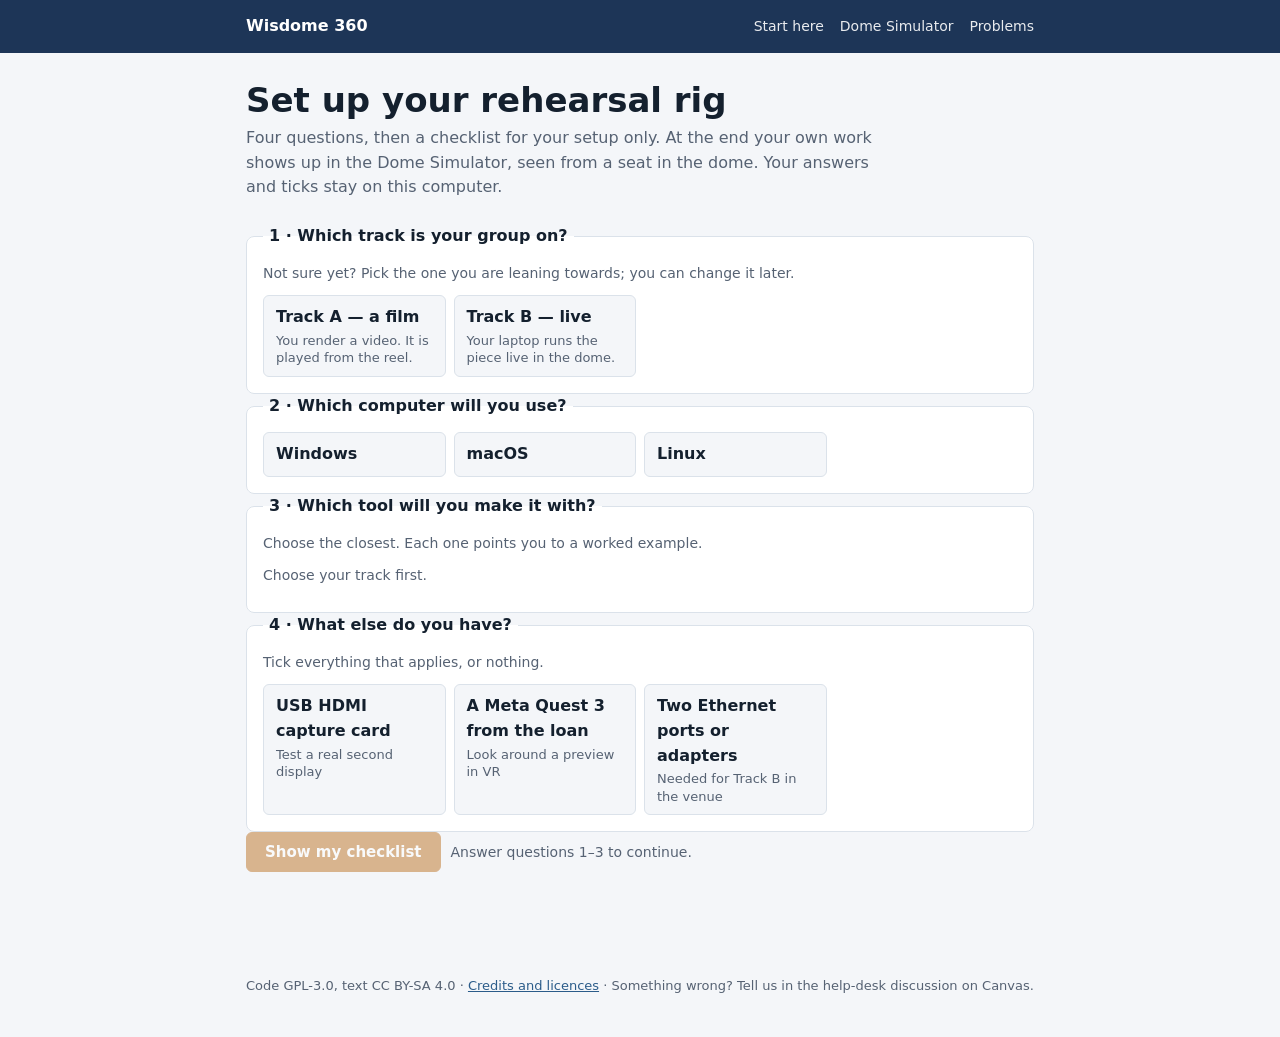
==== docs/setup/wizard.html @ 01f0d0fd "First version of the Wisdome 360 course site Start here, the week, setup wizard, Dome Simulator, wor" ====
<!doctype html>
<html lang="en">
<head>
<meta charset="utf-8">
<meta name="viewport" content="width=device-width,initial-scale=1">
<title>Setup wizard · Wisdome 360</title>
<meta name="description" content="Answer four questions and get a step-by-step checklist for rehearsing your dome piece on your own laptop.">
<!-- Wisdome 360 setup wizard. GPL-3.0 (code), CC BY-SA 4.0 (text). No libraries, works offline. -->
<style>
/* Layout: one column. Questions first, then a generated checklist grouped in stages. */
:root{
  --bg:#f4f6f9;--surface:#ffffff;--ink:#14202e;--muted:#566273;--line:#dbe2ea;
  --head:#1d3557;--head-ink:#ffffff;--accent:#b8650f;--link:#2b5c8a;--done:#2f7d4f;--done-soft:#e7f3eb;--warn-soft:#fbf1e4;
  --f-body:"Atkinson Hyperlegible",ui-sans-serif,system-ui,-apple-system,"Segoe UI",sans-serif;
  --f-mono:"JetBrains Mono",ui-monospace,SFMono-Regular,Menlo,Consolas,monospace;
  color-scheme:light;
}
@media (prefers-color-scheme:dark){:root{
  --bg:#0f1621;--surface:#172130;--ink:#e6ebf2;--muted:#97a3b4;--line:#26344a;
  --head:#142640;--head-ink:#e6ebf2;--accent:#e8a24a;--link:#7fb0de;--done:#5fbf83;--done-soft:#14281d;--warn-soft:#2a2114;color-scheme:dark}}
*{box-sizing:border-box}
body{margin:0;background:var(--bg);color:var(--ink);font:16px/1.55 var(--f-body)}
a{color:var(--link)}
header{background:var(--head);color:var(--head-ink)}
header .in{max-width:820px;margin:0 auto;padding:14px 16px;display:flex;gap:16px;align-items:center;justify-content:space-between;flex-wrap:wrap}
header a{color:var(--head-ink);text-decoration:none;font-weight:700}
header nav{display:flex;gap:16px;font-size:14px}
header nav a{font-weight:400;opacity:.9}
main{max-width:820px;margin:0 auto;padding:28px 16px 80px;display:flex;flex-direction:column;gap:24px}
h1{font-size:clamp(26px,4.5vw,34px);line-height:1.15;margin:0;text-wrap:balance}
.lede{margin:6px 0 0;color:var(--muted);max-width:62ch}
fieldset{border:1px solid var(--line);background:var(--surface);border-radius:8px;margin:0;padding:14px 16px 16px}
legend{font-weight:700;padding:0 6px}
.q-hint{color:var(--muted);font-size:14px;margin:0 0 10px}
.opts{display:grid;grid-template-columns:repeat(auto-fill,minmax(170px,1fr));gap:8px}
.opt{position:relative}
.opt input{position:absolute;opacity:0;inset:0;margin:0;cursor:pointer}
.opt span{display:flex;flex-direction:column;gap:2px;height:100%;border:1px solid var(--line);border-radius:6px;padding:9px 12px;cursor:pointer;background:var(--bg)}
.opt small{color:var(--muted);font-size:13px;line-height:1.35}
.opt input:checked+span{border-color:var(--accent);box-shadow:inset 0 0 0 1px var(--accent);background:var(--surface)}
.opt input:focus-visible+span{outline:2px solid var(--accent);outline-offset:2px}
.actions{display:flex;gap:10px;flex-wrap:wrap;align-items:center}
button{font:700 15px var(--f-body);border-radius:6px;padding:10px 18px;cursor:pointer;border:1px solid var(--accent);background:var(--accent);color:#fff}
@media (prefers-color-scheme:dark){button{color:#10161f}}
button.ghost{background:transparent;color:var(--ink);border-color:var(--line);font-weight:400}
button:focus-visible{outline:2px solid var(--accent);outline-offset:2px}
button:disabled{opacity:.45;cursor:not-allowed}
.need{color:var(--muted);font-size:14px}
#plan{display:flex;flex-direction:column;gap:22px}
.summary{display:flex;flex-direction:column;gap:10px;background:var(--surface);border:1px solid var(--line);border-radius:8px;padding:14px 16px}
.chips{display:flex;gap:6px;flex-wrap:wrap}
.chip{font:12px var(--f-mono);padding:2px 8px;border-radius:4px;border:1px solid var(--line);color:var(--muted)}
.meter{height:8px;border-radius:4px;background:var(--line);overflow:hidden}
.meter i{display:block;height:100%;width:0;background:var(--done);transition:width .3s}
.mtxt{font:13px var(--f-mono);font-variant-numeric:tabular-nums}
.stage h2{font-size:20px;margin:0 0 8px;padding-bottom:6px;border-bottom:2px solid var(--ink);display:flex;gap:10px;align-items:baseline}
.stage h2 .n{font:13px var(--f-mono);color:var(--accent)}
.stage ol{list-style:none;margin:0;padding:0;display:flex;flex-direction:column}
.step{display:grid;grid-template-columns:24px 1fr;gap:4px 12px;padding:12px 4px;border-bottom:1px solid var(--line)}
.step.done{background:var(--done-soft)}
.step.done .st{text-decoration:line-through;text-decoration-color:var(--done);color:var(--muted)}
.step input[type=checkbox]{width:19px;height:19px;margin:3px 0 0;accent-color:var(--done);cursor:pointer}
.sb{min-width:0;display:flex;flex-direction:column;gap:6px}
.st{font-weight:700}
.sd{color:var(--ink)}
.sd p{margin:0 0 6px}
.sd ul,.sd ol{margin:0 0 6px;padding-left:20px;list-style:revert;display:block}
code,kbd{font:13.5px var(--f-mono);background:var(--bg);border:1px solid var(--line);border-radius:4px;padding:0 4px;overflow-wrap:anywhere}
.go{display:inline-block;font-weight:700;font-size:14px;text-decoration:none;border:1px solid var(--link);border-radius:5px;padding:4px 10px;align-self:flex-start}
.warn{background:var(--warn-soft);border-left:3px solid var(--accent);padding:8px 12px;border-radius:4px;font-size:15px}
footer{color:var(--muted);font-size:13px;max-width:820px;margin:0 auto;padding:0 16px 40px}
@media (prefers-reduced-motion:reduce){.meter i{transition:none}}
</style>
</head>
<body>
<header><div class="in"><a href="../">Wisdome 360</a><nav><a href="../">Start here</a><a href="../tools/dome-simulator.html">Dome Simulator</a><a href="../problems/">Problems</a></nav></div></header>
<main>
  <div>
    <h1>Set up your rehearsal rig</h1>
    <p class="lede">Four questions, then a checklist for your setup only. At the end your own work shows up in the Dome Simulator, seen from a seat in the dome. Your answers and ticks stay on this computer.</p>
  </div>
  <form id="qs" novalidate></form>
  <div id="plan" hidden></div>
</main>
<footer>Code GPL-3.0, text CC BY-SA 4.0 · <a href="../credits/">Credits and licences</a> · Something wrong? Tell us in the help-desk discussion on Canvas.</footer>

<script>
(function(){
  var REL = 'https://github.com/dcuartielles/wisdome-360/releases';
  var SIM = '../tools/dome-simulator.html';

  var Q = [
    {id:'track', title:'1 · Which track is your group on?', hint:'Not sure yet? Pick the one you are leaning towards; you can change it later.', type:'one', opts:[
      {v:'A', t:'Track A — a film', d:'You render a video. It is played from the reel.'},
      {v:'B', t:'Track B — live', d:'Your laptop runs the piece live in the dome.'}]},
    {id:'os', title:'2 · Which computer will you use?', type:'one', opts:[
      {v:'win', t:'Windows'}, {v:'mac', t:'macOS'}, {v:'linux', t:'Linux'}]},
    {id:'tool', title:'3 · Which tool will you make it with?', hint:'Choose the closest. Each one points you to a worked example.', type:'one', dependsOn:'track', opts:{
      A:[{v:'blender', t:'Blender', d:'3-D scenes · EX-01'},
         {v:'python', t:'Python', d:'Generated frames · EX-02'},
         {v:'p5', t:'p5.js', d:'Browser drawing, saved frames · EX-04'},
         {v:'footage', t:'Our own video', d:'Green screen or filmed footage · EX-10'},
         {v:'slides', t:'Slides or photos', d:'Flat pictures in the dome · EX-08'}],
      B:[{v:'td', t:'TouchDesigner', d:'Sound, sensors, network · EX-05'},
         {v:'unity', t:'Unity', d:'Game engine, 3-D · EX-06'},
         {v:'webgl', t:'WebGL / shaders', d:'One HTML file · EX-03'},
         {v:'p5', t:'p5.js', d:'Live in the browser · EX-04'},
         {v:'openspace', t:'OpenSpace', d:'Fly through space · EX-07'}]}},
    {id:'hw', title:'4 · What else do you have?', hint:'Tick everything that applies, or nothing.', type:'many', opts:[
      {v:'capture', t:'USB HDMI capture card', d:'Test a real second display'},
      {v:'quest', t:'A Meta Quest 3 from the loan', d:'Look around a preview in VR'},
      {v:'eth', t:'Two Ethernet ports or adapters', d:'Needed for Track B in the venue'}]}
  ];

  var S = {a:{}, done:{}};
  try { var raw = localStorage.getItem('w360-wizard'); if (raw) S = JSON.parse(raw); } catch(e){}
  if (!S.a) S.a = {}; if (!S.done) S.done = {};
  function persist(){ try { localStorage.setItem('w360-wizard', JSON.stringify(S)); } catch(e){} }

  var form = document.getElementById('qs'), plan = document.getElementById('plan');

  function optsFor(q){ return q.dependsOn ? (q.opts[S.a[q.dependsOn]] || []) : q.opts; }
  function renderForm(){
    var h = '';
    Q.forEach(function(q){
      var opts = optsFor(q);
      h += '<fieldset id="f-'+q.id+'"><legend>'+q.title+'</legend>' + (q.hint ? '<p class="q-hint">'+q.hint+'</p>' : '');
      if (q.dependsOn && !opts.length){ h += '<p class="q-hint">Choose your track first.</p></fieldset>'; return; }
      h += '<div class="opts">';
      opts.forEach(function(o){
        var id = q.id+'-'+o.v, type = q.type==='many' ? 'checkbox' : 'radio';
        var on = q.type==='many' ? ((S.a[q.id]||[]).indexOf(o.v) >= 0) : (S.a[q.id]===o.v);
        h += '<label class="opt" for="'+id+'"><input type="'+type+'" name="'+q.id+'" id="'+id+'" value="'+o.v+'"'+(on?' checked':'')+'><span><b>'+o.t+'</b>'+(o.d?'<small>'+o.d+'</small>':'')+'</span></label>';
      });
      h += '</div></fieldset>';
    });
    h += '<div class="actions"><button type="submit" id="make">Show my checklist</button><span class="need" id="need"></span></div>';
    form.innerHTML = h;
    checkReady();
  }
  function ready(){ return S.a.track && S.a.os && S.a.tool && optsFor(Q[2]).some(function(o){return o.v===S.a.tool;}); }
  function checkReady(){
    var b = document.getElementById('make'), n = document.getElementById('need');
    if (!b) return;
    b.disabled = !ready();
    n.textContent = ready() ? '' : 'Answer questions 1–3 to continue.';
  }
  form.addEventListener('change', function(e){
    var t = e.target; if (!t.name) return;
    if (t.type === 'checkbox'){
      S.a[t.name] = Array.prototype.map.call(form.querySelectorAll('input[name="'+t.name+'"]:checked'), function(i){return i.value;});
    } else {
      S.a[t.name] = t.value;
      if (t.name === 'track'){ if (!optsFor(Q[2]).some(function(o){return o.v===S.a.tool;})) delete S.a.tool; persist(); renderForm(); refreshPlan(); return; }
    }
    persist(); checkReady(); refreshPlan();
  });
  function refreshPlan(){ if (!S.shown) return; if (ready()) renderPlan(); else plan.hidden = true; }
  form.addEventListener('submit', function(e){ e.preventDefault(); if (!ready()) return; S.shown = true; persist(); renderPlan(); plan.scrollIntoView({behavior: matchMedia('(prefers-reduced-motion: reduce)').matches ? 'auto' : 'smooth'}); });

  /* ---------- the steps ---------- */
  function has(h){ return (S.a.hw||[]).indexOf(h) >= 0; }
  function osPick(o){ return o[S.a.os] || o.all || ''; }

  var TOOL = {
    blender:{name:'Blender', ex:'EX-01 Drift', install:{all:'<p>Download Blender from <a href="https://www.blender.org/download/">blender.org</a> (free). Any recent version works; EX-01 was made with Blender 5.</p>'},
      setup:'<p>Set up the camera like the venue:</p><ol><li>Render engine <b>Cycles</b> (EEVEE cannot render a fisheye).</li><li>Camera → Lens → Type <b>Panoramic</b>, Panorama Type <b>Fisheye Equidistant</b>, Field of View <b>180°</b>.</li><li>Rotate the camera <b>154°</b> about X (that is 180° − 26°, the dome tilt).</li><li>Output 1024 × 1024 while you design.</li></ol>'},
    python:{name:'Python', ex:'EX-02 Tide', install:{
      win:'<p>Install Python 3.10 or newer from <a href="https://www.python.org/downloads/">python.org</a> (tick “Add to PATH”). Then in a terminal: <code>pip install numpy pillow</code>. For video: <code>winget install Gyan.FFmpeg</code>.</p>',
      mac:'<p>Install Python 3.10 or newer (<code>brew install python</code> or <a href="https://www.python.org/downloads/">python.org</a>). Then <code>pip3 install numpy pillow</code> and <code>brew install ffmpeg</code>.</p>',
      linux:'<p>Python 3.10+ is usually there. Install <code>python3-numpy python3-pil ffmpeg</code> with your package manager, or use <code>pip install numpy pillow</code> in a virtual environment.</p>'},
      setup:'<p>Every frame you write is a dome master: a square, equidistant fisheye, front at the bottom edge. Start from <code>tide.py</code> in EX-02 and change the content, not the projection.</p>'},
    p5:{name:'p5.js', ex:'EX-04 Chorus', install:{all:'<p>Nothing to install. EX-04 bundles p5.js and runs offline: open <code>chorus.html</code> in Chrome, Edge or Firefox.</p>'},
      setup:'<p>Click in Chorus to add voices. Press <kbd>S</kbd> to save a PNG dome master. For Track A, save frames and join them with ffmpeg (see the delivery spec).</p>'},
    footage:{name:'your own footage', ex:'EX-10 Flight', install:{
      win:'<p>Install Python 3.10+ from <a href="https://www.python.org/downloads/">python.org</a>, then <code>pip install numpy opencv-python</code> and <code>winget install Gyan.FFmpeg</code>.</p>',
      mac:'<p><code>brew install python ffmpeg</code>, then <code>pip3 install numpy opencv-python</code>.</p>',
      linux:'<p>Install <code>ffmpeg</code> with your package manager and <code>pip install numpy opencv-python</code> in a virtual environment.</p>'},
      setup:'<p>Never paste flat footage straight onto the dome master. Put it on a card <b>in the room</b> and let the fisheye do the bending, as EX-10 does. EX-10 uses a stock clip you download yourself from UltraKey (see Credits); or shoot your own.</p>'},
    slides:{name:'slides or photos', ex:'EX-08 Flat to Dome', install:{all:'<p>Nothing to install for stills: <code>flat2dome.html</code> in EX-08 runs in the browser. For video you need ffmpeg (EX-08 has the one-line command).</p>'},
      setup:'<p>Export your slides as 16:9 images. Drop each one into <code>flat2dome.html</code>: it puts the slide on a screen about 60° wide at the sweet spot and exports a dome master.</p>'},
    td:{name:'TouchDesigner', ex:'EX-05', install:{
      win:'<p>Download TouchDesigner from <a href="https://derivative.ca/download">derivative.ca</a> and register a licence.</p>',
      mac:'<p>Download TouchDesigner from <a href="https://derivative.ca/download">derivative.ca</a> and register a licence.</p>',
      linux:'<p class="warn">TouchDesigner runs on Windows and macOS only. Use a group member\'s Windows or Mac laptop, or pick another tool.</p>'},
      warn:'The free Non-Commercial licence limits output to 1280 × 1280. Design at 1024², and ask the course team about a licence before you rely on 2048².',
      setup:'<p>Follow the recipe in EX-05: a fisheye render, then a Null TOP. Rotate X = 64 so the camera leans like the dome. The two GLSL TOPs in EX-05 draw the comfortable zone and convert 360 footage.</p>'},
    unity:{name:'Unity', ex:'EX-06', install:{all:'<p>Install <a href="https://unity.com/download">Unity Hub</a> and a Unity editor with a free Personal licence. EX-06 explains which dome package it uses and how to add it.</p>'},
      setup:'<p>Set up the dome camera rig as in EX-06 at 2048 × 2048. Place objects with <code>DomePlacement.cs</code> by azimuth and elevation, not by coordinates.</p>'},
    webgl:{name:'WebGL', ex:'EX-03 Pulse', install:{all:'<p>Nothing to install. Open <code>pulse.html</code> from EX-03 in Chrome or Edge, in its own window.</p>'},
      setup:'<p>Press <b>Enable microphone</b>, then <kbd>H</kbd> to hide the panel. Edit the shader in a text editor and reload.</p>'},
    openspace:{name:'OpenSpace', ex:'EX-07', install:{all:'<p>Download OpenSpace from <a href="https://www.openspaceproject.com/installation">openspaceproject.com</a>. It needs a capable graphics card; try it early.</p>'},
      setup:'<p>In the OpenSpace launcher pick a window configuration with <b>fisheye</b> in its name. Load <code>malmo_marker.asset</code> and run <code>tour.lua</code> from EX-07.</p>'}
  };

  function stages(){
    var tr = S.a.track, os = S.a.os, tool = TOOL[S.a.tool], live = tr === 'B';
    var st = [];

    st.push({t:'Get the simulator working', steps:[
      {id:'sim-open', t:'Open the Dome Simulator', d:'<p>Use Chrome, Edge or Firefox. It runs from this site; nothing to install.</p>', go:[SIM,'Open the Dome Simulator']},
      {id:'sim-card', t:'Check the test card', d:'<p>Press <b>Test card</b>. You should see <b>FRONT</b> at the bottom of the small fisheye inset, a green comfortable zone in front of you and a gold sweet spot with a checkerboard.</p>'},
      {id:'sim-venue', t:'Check the venue settings', d:'<p>Under <b>Venue</b>: tilt <b>26°</b>, front edge <b>bottom</b>. Leave them unless this site says the venue has told us otherwise.</p>'},
      {id:'sim-seats', t:'Try the seats', d:'<p>Press <kbd>L</kbd> to look at the sweet spot, then <kbd>4</kbd> (back row) and <kbd>5</kbd> (back row, far left). <kbd>G</kbd> turns the guides on and off, <kbd>P</kbd> saves a picture of the view.</p>'}
    ]});

    var ts = [{id:'tool-install', t:'Install '+tool.name, d:osPick(tool.install)}];
    if (tool.warn) ts.push({id:'tool-warn', t:'Know the licence limit', d:'<p class="warn">'+tool.warn+'</p>'});
    ts.push({id:'tool-example', t:'Get '+tool.ex, d:'<p>Download the examples pack from the Releases page and open the <b>'+tool.ex+'</b> folder. Its README says what to run and what to change first.</p>', go:[REL,'Releases page']});
    ts.push({id:'tool-setup', t:'Set up '+tool.name+' for the dome', d:tool.setup});
    st.push({t:'Your tool', steps:ts});

    var r = [];
    if (!live){
      r.push({id:'a-open', t:'Put a test frame into the simulator', d:'<p>Render or save <b>one frame at 1024²</b>. In the simulator press <b>Open file…</b>, or drag the file onto the page. PNG, JPG, MP4 and WebM all work.</p>', go:[SIM,'Dome Simulator']});
      r.push({id:'a-check', t:'Check it from three seats', d:'<p>Reference seat, back row (<kbd>4</kbd>), far side (<kbd>5</kbd>). The subject belongs in the green zone, aimed at the gold sweet spot. If it sits high in the middle, move it towards the bottom edge of the master.</p>'});
      r.push({id:'a-video', t:'Try a short video', d:'<p>Encode 5–10 seconds and open it the same way. Watch a whole loop without the guides (<kbd>G</kbd>): motion that feels calm on a laptop is much faster on an 11.6 m dome.</p>'});
    } else {
      r.push({id:'b-share', t:'Share your window into the simulator', d:'<p>Run your piece in its own window. In the simulator press <b>Share a screen, window or tab…</b> and pick it. If the circle doesn\'t meet the edge of the inset, adjust <b>Crop → Size</b>.</p>'
        + osPick({mac:'<p>macOS asks for permission the first time: System Settings → Privacy &amp; Security → <b>Screen &amp; System Audio Recording</b> → allow your browser, then restart the browser.</p>',
                  linux:'<p>On Wayland the browser asks through the desktop\'s screen-sharing dialog. If no windows are listed, share the whole screen.</p>'}), go:[SIM,'Dome Simulator']});
      r.push({id:'b-vmon', t:'Optional: a virtual Dome monitor', d:osPick({
        win:'<p>Gives Windows a second, invisible 2048 × 2048 screen. From the Releases page download <b>virtual-monitor-windows</b>, then run <code>install-dome-monitor.bat</code> once and <code>dome-monitor-on.bat</code> (both ask for administrator rights). Put your piece fullscreen on the new screen and share <b>that screen</b> in the simulator. <code>dome-monitor-off.bat</code> switches it off; <code>uninstall-dome-monitor.bat</code> removes the driver.</p><p class="warn">This installs a signed display driver. Use it on your own laptop, not a university machine.</p>',
        mac:'<p>Install <a href="https://github.com/Stengo/DeskPad">DeskPad</a> (free) or BetterDisplay. DeskPad has no square mode: choose 2560 × 1440, put your dome master in the middle, and the simulator crops the centre square. Then share that display.</p>',
        linux:'<p>On X11: from the Releases page download <b>virtual-monitor-linux</b> and run <code>./dome-monitor.sh on</code>, then <code>./dome-monitor.sh move</code> and click your window to put it on the new screen. <code>./dome-monitor.sh off</code> removes it. On GNOME Wayland, log in to “GNOME on Xorg” first.</p>'}), go:[REL,'Releases page']});
      r.push({id:'b-ndi', t:'Send NDI, the way the venue takes it', d:'<p>From the Releases page download <b>ndi-bridge</b>. Run <code>start-test-sender</code> first, then <code>start-ndi-bridge</code>: the first run sets itself up (it needs Python 3.10+) and opens the simulator. Pick the source next to <b>NDI…</b>. The status bar should say about 30 of 30 fps.</p>'
        + '<p>Then send NDI from your own tool instead of the test sender'+({td:' (an <b>NDI Out TOP</b> after your Null TOP)', unity:' (enable NDI on the dome camera rig, see EX-06)'}[S.a.tool] || ' (NDI Tools\' Screen Capture works for browser pieces)')+'.</p>'
        + '<p>On eduroam NDI can\'t find other computers. Use <code>--ips</code> with the other computer\'s address, or put both on a phone hotspot.</p>', go:[REL,'Releases page']});
    }
    if (has('capture')) r.push({id:'hw-capture', t:'Use your capture card', d:'<p>Laptop HDMI → capture card → USB on the computer running the simulator. Your laptop now has a 1920 × 1080 second display: put your dome master fullscreen on it, centred with black at the sides. In the simulator: <b>Camera / capture card</b> → pick the card → <b>Start device</b>. The centre crop takes the middle square.</p>'});
    if (has('quest')) r.push({id:'hw-quest', t:'Look around in the Quest', d:'<p>The Quest is a preview tool, not your deliverable: you are making a dome piece, not a VR piece. The Quest dome viewer and its guide will be linked from this site; until then, use the simulator and ask on Canvas.</p>'});
    st.push({t: live ? 'Get your live output into the simulator' : 'See your own frames in the dome', steps:r});

    var v = [];
    if (live){
      v.push({id:'v-eth', t:'Two Ethernet links', d: has('eth') ? '<p>You have the ports. Label which one is for NDI (video) and which for Dante (audio), and test both before Friday.</p>' : '<p class="warn">You need two Ethernet links in the venue: one for NDI video, one for Dante audio. Get USB-Ethernet adapters now.</p>'});
      v.push({id:'v-dante', t:'Plan the sound', d:'<p>The dome takes sound by Dante, 6 channels (5.1). Sending Dante from a laptop needs Dante Virtual Soundcard, which is paid: <b>ask on Canvas before you buy a licence</b>.</p>'});
      v.push({id:'v-runbook', t:'Write runbook.md', d:'<p>How a stranger starts your system in under two minutes: what to plug in, what to launch, in which order.</p>'});
      v.push({id:'v-fallback', t:'Record the fallback', d:'<p>Record your piece running, convert it to the delivery spec and hand it in by <b>Friday 08:00</b>. No fallback, no live slot.</p>', go:['../delivery/','Delivery spec']});
    } else {
      v.push({id:'v-sound', t:'Plan the sound', d:'<p>5.1 or stereo, as separate mono WAVs at 48 kHz / 16-bit, with a sync blip on frame 1.</p>', go:['../delivery/#audio','Audio spec']});
      v.push({id:'v-render', t:'Leave time for the final render', d:'<p>2048 × 2048 at 30 fps for 90–180 s is thousands of frames. Start the final render on Thursday at the latest. Files are due <b>Friday 08:00</b>.</p>', go:['../delivery/','Delivery spec']});
    }
    st.push({t:'Before Friday', steps:v});
    return st;
  }

  function renderPlan(){
    var st = stages(), all = [];
    st.forEach(function(s){ s.steps.forEach(function(x){ all.push(x.id); }); });
    var labels = {A:'Track A — a film', B:'Track B — live', win:'Windows', mac:'macOS', linux:'Linux'};
    var hw = (S.a.hw||[]).map(function(h){ return {capture:'capture card', quest:'Quest 3', eth:'2 × Ethernet'}[h]; });
    var h = '<div class="summary"><div class="chips">'
      + [labels[S.a.track], labels[S.a.os], TOOL[S.a.tool].name].concat(hw).map(function(c){ return '<span class="chip">'+c+'</span>'; }).join('')
      + '</div><div class="meter" aria-hidden="true"><i id="pm"></i></div><div class="actions"><span class="mtxt" id="pt"></span><button type="button" class="ghost" id="edit">Change my answers</button><button type="button" class="ghost" id="reset">Clear my ticks</button></div></div>';
    st.forEach(function(s, i){
      h += '<section class="stage"><h2><span class="n">'+(i+1)+'/'+st.length+'</span>'+s.t+'</h2><ol>';
      s.steps.forEach(function(x){
        var on = !!S.done[x.id];
        h += '<li class="step'+(on?' done':'')+'" data-id="'+x.id+'"><input type="checkbox" id="s-'+x.id+'"'+(on?' checked':'')+' aria-labelledby="t-'+x.id+'">'
          + '<div class="sb"><label class="st" id="t-'+x.id+'" for="s-'+x.id+'">'+x.t+'</label><div class="sd">'+x.d+'</div>'
          + (x.go ? '<a class="go" href="'+x.go[0]+'"'+(/^https?:/.test(x.go[0])?' target="_blank" rel="noopener"':'')+'>'+x.go[1]+' →</a>' : '') + '</div></li>';
      });
      h += '</ol></section>';
    });
    h += '<section class="stage"><h2><span class="n">next</span>Make your own piece</h2><p>Your rig works. Read <a href="../week/">the week</a> for what has to exist by tonight, and keep <a href="../reference/comfortable-zone/">Where to put things</a> open while you work.</p></section>';
    plan.innerHTML = h; plan.hidden = false;
    progress(all);
    plan.onchange = function(e){
      var li = e.target.closest('.step'); if (!li) return;
      var id = li.getAttribute('data-id');
      if (e.target.checked) S.done[id] = true; else delete S.done[id];
      li.classList.toggle('done', e.target.checked); persist(); progress(all);
    };
    document.getElementById('edit').onclick = function(){ document.getElementById('f-track').scrollIntoView(); };
    document.getElementById('reset').onclick = function(){ S.done = {}; persist(); renderPlan(); };
  }
  function progress(all){
    var d = all.filter(function(id){ return S.done[id]; }).length;
    document.getElementById('pm').style.width = (100*d/all.length) + '%';
    document.getElementById('pt').textContent = d + ' of ' + all.length + ' steps done';
  }

  renderForm();
  if (S.shown && ready()) renderPlan();
})();
</script>
</body>
</html>
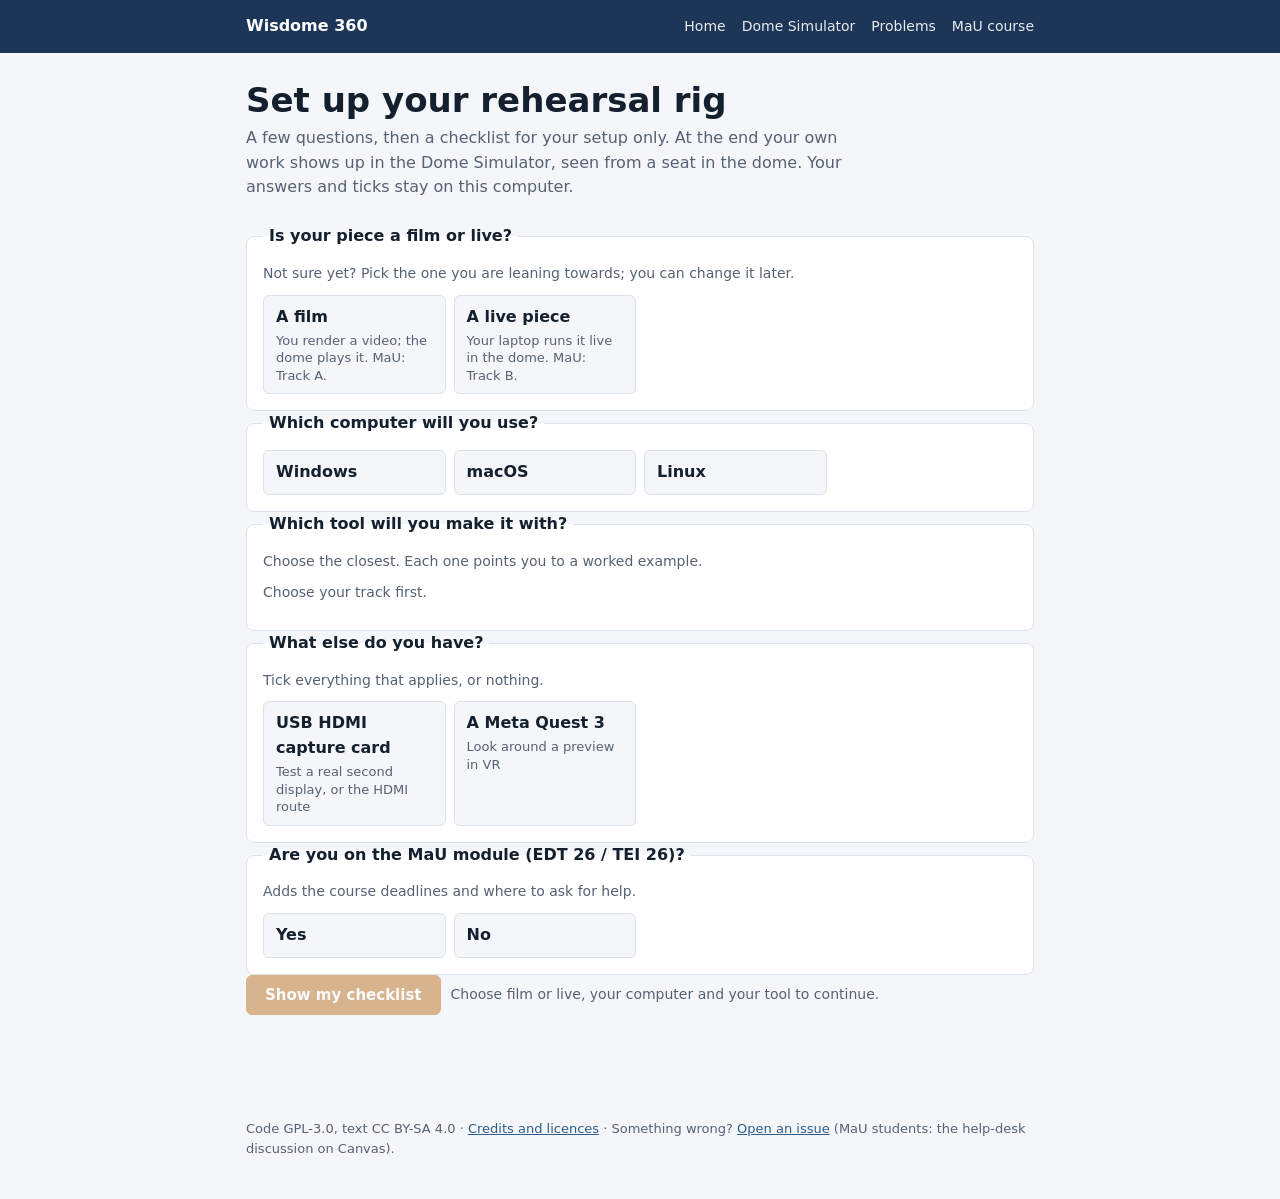
==== commit 60ae6141: "Split general pages from the MaU course 2026 section; new logo - New logo (wordmark with a dome-mast" ====
--- a/docs/setup/wizard.html
+++ b/docs/setup/wizard.html
@@ -4,6 +4,7 @@
 <meta charset="utf-8">
 <meta name="viewport" content="width=device-width,initial-scale=1">
 <title>Setup wizard · Wisdome 360</title>
+<link rel="icon" href="../assets/logo/favicon.svg" type="image/svg+xml">
 <meta name="description" content="Answer four questions and get a step-by-step checklist for rehearsing your dome piece on your own laptop.">
 <!-- Wisdome 360 setup wizard. GPL-3.0 (code), CC BY-SA 4.0 (text). No libraries, works offline. -->
 <style>
@@ -73,16 +74,16 @@
 </style>
 </head>
 <body>
-<header><div class="in"><a href="../">Wisdome 360</a><nav><a href="../">Start here</a><a href="../tools/dome-simulator.html">Dome Simulator</a><a href="../problems/">Problems</a></nav></div></header>
+<header><div class="in"><a href="../">Wisdome 360</a><nav><a href="../">Home</a><a href="../tools/dome-simulator.html">Dome Simulator</a><a href="../problems/">Problems</a><a href="../course/">MaU course</a></nav></div></header>
 <main>
   <div>
     <h1>Set up your rehearsal rig</h1>
-    <p class="lede">Four questions, then a checklist for your setup only. At the end your own work shows up in the Dome Simulator, seen from a seat in the dome. Your answers and ticks stay on this computer.</p>
+    <p class="lede">A few questions, then a checklist for your setup only. At the end your own work shows up in the Dome Simulator, seen from a seat in the dome. Your answers and ticks stay on this computer.</p>
   </div>
   <form id="qs" novalidate></form>
   <div id="plan" hidden></div>
 </main>
-<footer>Code GPL-3.0, text CC BY-SA 4.0 · <a href="../credits/">Credits and licences</a> · Something wrong? Tell us in the help-desk discussion on Canvas.</footer>
+<footer>Code GPL-3.0, text CC BY-SA 4.0 · <a href="../credits/">Credits and licences</a> · Something wrong? <a href="https://github.com/dcuartielles/wisdome-360/issues">Open an issue</a> (MaU students: the help-desk discussion on Canvas).</footer>
 
 <script>
 (function(){
@@ -90,12 +91,12 @@
   var SIM = '../tools/dome-simulator.html';
 
   var Q = [
-    {id:'track', title:'1 · Which track is your group on?', hint:'Not sure yet? Pick the one you are leaning towards; you can change it later.', type:'one', opts:[
-      {v:'A', t:'Track A — a film', d:'You render a video. It is played from the reel.'},
-      {v:'B', t:'Track B — live', d:'Your laptop runs the piece live in the dome.'}]},
-    {id:'os', title:'2 · Which computer will you use?', type:'one', opts:[
+    {id:'track', title:'Is your piece a film or live?', hint:'Not sure yet? Pick the one you are leaning towards; you can change it later.', type:'one', opts:[
+      {v:'A', t:'A film', d:'You render a video; the dome plays it. MaU: Track A.'},
+      {v:'B', t:'A live piece', d:'Your laptop runs it live in the dome. MaU: Track B.'}]},
+    {id:'os', title:'Which computer will you use?', type:'one', opts:[
       {v:'win', t:'Windows'}, {v:'mac', t:'macOS'}, {v:'linux', t:'Linux'}]},
-    {id:'tool', title:'3 · Which tool will you make it with?', hint:'Choose the closest. Each one points you to a worked example.', type:'one', dependsOn:'track', opts:{
+    {id:'tool', title:'Which tool will you make it with?', hint:'Choose the closest. Each one points you to a worked example.', type:'one', dependsOn:'track', opts:{
       A:[{v:'blender', t:'Blender', d:'3-D scenes · EX-01'},
          {v:'python', t:'Python', d:'Generated frames · EX-02'},
          {v:'p5', t:'p5.js', d:'Browser drawing, saved frames · EX-04'},
@@ -106,10 +107,15 @@
          {v:'webgl', t:'WebGL / shaders', d:'One HTML file · EX-03'},
          {v:'p5', t:'p5.js', d:'Live in the browser · EX-04'},
          {v:'openspace', t:'OpenSpace', d:'Fly through space · EX-07'}]}},
-    {id:'hw', title:'4 · What else do you have?', hint:'Tick everything that applies, or nothing.', type:'many', opts:[
-      {v:'capture', t:'USB HDMI capture card', d:'Test a real second display'},
-      {v:'quest', t:'A Meta Quest 3 from the loan', d:'Look around a preview in VR'},
-      {v:'eth', t:'Two Ethernet ports or adapters', d:'Needed for Track B in the venue'}]}
+    {id:'conn', title:'How will you connect in the dome?', hint:'One route carries both picture and sound. You can decide later.', type:'one', showIf:function(){ return S.a.track === 'B'; }, opts:[
+      {v:'ndi', t:'NDI + Dante', d:'Two Ethernet links · 5.1 sound'},
+      {v:'hdmi', t:'HDMI', d:'One cable · stereo sound only'},
+      {v:'undecided', t:'Not decided yet', d:'Show me both'}]},
+    {id:'hw', title:'What else do you have?', hint:'Tick everything that applies, or nothing.', type:'many', opts:[
+      {v:'capture', t:'USB HDMI capture card', d:'Test a real second display, or the HDMI route'},
+      {v:'quest', t:'A Meta Quest 3', d:'Look around a preview in VR'}]},
+    {id:'mau', title:'Are you on the MaU module (EDT 26 / TEI 26)?', hint:'Adds the course deadlines and where to ask for help.', type:'one', opts:[
+      {v:'yes', t:'Yes'}, {v:'no', t:'No'}]}
   ];
 
   var S = {a:{}, done:{}};
@@ -123,6 +129,7 @@
   function renderForm(){
     var h = '';
     Q.forEach(function(q){
+      if (q.showIf && !q.showIf()) return;
       var opts = optsFor(q);
       h += '<fieldset id="f-'+q.id+'"><legend>'+q.title+'</legend>' + (q.hint ? '<p class="q-hint">'+q.hint+'</p>' : '');
       if (q.dependsOn && !opts.length){ h += '<p class="q-hint">Choose your track first.</p></fieldset>'; return; }
@@ -143,7 +150,7 @@
     var b = document.getElementById('make'), n = document.getElementById('need');
     if (!b) return;
     b.disabled = !ready();
-    n.textContent = ready() ? '' : 'Answer questions 1–3 to continue.';
+    n.textContent = ready() ? '' : 'Choose film or live, your computer and your tool to continue.';
   }
   form.addEventListener('change', function(e){
     var t = e.target; if (!t.name) return;
@@ -171,7 +178,7 @@
       linux:'<p>Python 3.10+ is usually there. Install <code>python3-numpy python3-pil ffmpeg</code> with your package manager, or use <code>pip install numpy pillow</code> in a virtual environment.</p>'},
       setup:'<p>Every frame you write is a dome master: a square, equidistant fisheye, front at the bottom edge. Start from <code>tide.py</code> in EX-02 and change the content, not the projection.</p>'},
     p5:{name:'p5.js', ex:'EX-04 Chorus', install:{all:'<p>Nothing to install. EX-04 bundles p5.js and runs offline: open <code>chorus.html</code> in Chrome, Edge or Firefox.</p>'},
-      setup:'<p>Click in Chorus to add voices. Press <kbd>S</kbd> to save a PNG dome master. For Track A, save frames and join them with ffmpeg (see the delivery spec).</p>'},
+      setup:'<p>Click in Chorus to add voices. Press <kbd>S</kbd> to save a PNG dome master. For a film, save frames and join them with ffmpeg (see the delivery spec).</p>'},
     footage:{name:'your own footage', ex:'EX-10 Flight', install:{
       win:'<p>Install Python 3.10+ from <a href="https://www.python.org/downloads/">python.org</a>, then <code>pip install numpy opencv-python</code> and <code>winget install Gyan.FFmpeg</code>.</p>',
       mac:'<p><code>brew install python ffmpeg</code>, then <code>pip3 install numpy opencv-python</code>.</p>',
@@ -183,7 +190,7 @@
       win:'<p>Download TouchDesigner from <a href="https://derivative.ca/download">derivative.ca</a> and register a licence.</p>',
       mac:'<p>Download TouchDesigner from <a href="https://derivative.ca/download">derivative.ca</a> and register a licence.</p>',
       linux:'<p class="warn">TouchDesigner runs on Windows and macOS only. Use a group member\'s Windows or Mac laptop, or pick another tool.</p>'},
-      warn:'The free Non-Commercial licence limits output to 1280 × 1280. Design at 1024², and ask the course team about a licence before you rely on 2048².',
+      warn:'The free Non-Commercial licence limits output to 1280 × 1280. Design at 1024² and plan for a licence if you need 2048².',
       setup:'<p>Follow the recipe in EX-05: a fisheye render, then a Null TOP. Rotate X = 64 so the camera leans like the dome. The two GLSL TOPs in EX-05 draw the comfortable zone and convert 360 footage.</p>'},
     unity:{name:'Unity', ex:'EX-06', install:{all:'<p>Install <a href="https://unity.com/download">Unity Hub</a> and a Unity editor with a free Personal licence. EX-06 explains which dome package it uses and how to add it.</p>'},
       setup:'<p>Set up the dome camera rig as in EX-06 at 2048 × 2048. Place objects with <code>DomePlacement.cs</code> by azimuth and elevation, not by coordinates.</p>'},
@@ -194,7 +201,10 @@
   };
 
   function stages(){
-    var tr = S.a.track, os = S.a.os, tool = TOOL[S.a.tool], live = tr === 'B';
+    var tr = S.a.track, tool = TOOL[S.a.tool], live = tr === 'B', mau = S.a.mau === 'yes';
+    var conn = live ? (S.a.conn || 'undecided') : null;
+    var ndi = conn === 'ndi' || conn === 'undecided', hdmi = conn === 'hdmi' || conn === 'undecided';
+    var SPEC = '../reference/delivery-spec/', CONN = '../reference/connecting/';
     var st = [];
 
     st.push({t:'Get the simulator working', steps:[
@@ -205,7 +215,7 @@
     ]});
 
     var ts = [{id:'tool-install', t:'Install '+tool.name, d:osPick(tool.install)}];
-    if (tool.warn) ts.push({id:'tool-warn', t:'Know the licence limit', d:'<p class="warn">'+tool.warn+'</p>'});
+    if (tool.warn) ts.push({id:'tool-warn', t:'Know the licence limit', d:'<p class="warn">'+tool.warn+(mau ? ' Ask on Canvas about a licence before you rely on 2048².' : '')+'</p>'});
     ts.push({id:'tool-example', t:'Get '+tool.ex, d:'<p>Download the examples pack from the Releases page and open the <b>'+tool.ex+'</b> folder. Its README says what to run and what to change first.</p>', go:[REL,'Releases page']});
     ts.push({id:'tool-setup', t:'Set up '+tool.name+' for the dome', d:tool.setup});
     st.push({t:'Your tool', steps:ts});
@@ -215,6 +225,7 @@
       r.push({id:'a-open', t:'Put a test frame into the simulator', d:'<p>Render or save <b>one frame at 1024²</b>. In the simulator press <b>Open file…</b>, or drag the file onto the page. PNG, JPG, MP4 and WebM all work.</p>', go:[SIM,'Dome Simulator']});
       r.push({id:'a-check', t:'Check it from three seats', d:'<p>Reference seat, back row (<kbd>4</kbd>), far side (<kbd>5</kbd>). The subject belongs in the green zone, aimed at the gold sweet spot. If it sits high in the middle, move it towards the bottom edge of the master.</p>'});
       r.push({id:'a-video', t:'Try a short video', d:'<p>Encode 5–10 seconds and open it the same way. Watch a whole loop without the guides (<kbd>G</kbd>): motion that feels calm on a laptop is much faster on an 11.6 m dome.</p>'});
+      if (has('capture')) r.push({id:'hw-capture', t:'Use your capture card', d:'<p>Not needed for a film: <b>Open file</b> shows exactly what the dome will play. Keep the card for testing slides or a live part, if you add one.</p>'});
     } else {
       r.push({id:'b-share', t:'Share your window into the simulator', d:'<p>Run your piece in its own window. In the simulator press <b>Share a screen, window or tab…</b> and pick it. If the circle doesn\'t meet the edge of the inset, adjust <b>Crop → Size</b>.</p>'
         + osPick({mac:'<p>macOS asks for permission the first time: System Settings → Privacy &amp; Security → <b>Screen &amp; System Audio Recording</b> → allow your browser, then restart the browser.</p>',
@@ -223,33 +234,40 @@
         win:'<p>Gives Windows a second, invisible 2048 × 2048 screen. From the Releases page download <b>virtual-monitor-windows</b>, then run <code>install-dome-monitor.bat</code> once and <code>dome-monitor-on.bat</code> (both ask for administrator rights). Put your piece fullscreen on the new screen and share <b>that screen</b> in the simulator. <code>dome-monitor-off.bat</code> switches it off; <code>uninstall-dome-monitor.bat</code> removes the driver.</p><p class="warn">This installs a signed display driver. Use it on your own laptop, not a university machine.</p>',
         mac:'<p>Install <a href="https://github.com/Stengo/DeskPad">DeskPad</a> (free) or BetterDisplay. DeskPad has no square mode: choose 2560 × 1440, put your dome master in the middle, and the simulator crops the centre square. Then share that display.</p>',
         linux:'<p>On X11: from the Releases page download <b>virtual-monitor-linux</b> and run <code>./dome-monitor.sh on</code>, then <code>./dome-monitor.sh move</code> and click your window to put it on the new screen. <code>./dome-monitor.sh off</code> removes it. On GNOME Wayland, log in to “GNOME on Xorg” first.</p>'}), go:[REL,'Releases page']});
-      r.push({id:'b-ndi', t:'Send NDI, the way the venue takes it', d:'<p>From the Releases page download <b>ndi-bridge</b>. Run <code>start-test-sender</code> first, then <code>start-ndi-bridge</code>: the first run sets itself up (it needs Python 3.10+) and opens the simulator. Pick the source next to <b>NDI…</b>. The status bar should say about 30 of 30 fps.</p>'
-        + '<p>Then send NDI from your own tool instead of the test sender'+({td:' (an <b>NDI Out TOP</b> after your Null TOP)', unity:' (enable NDI on the dome camera rig, see EX-06)'}[S.a.tool] || ' (NDI Tools\' Screen Capture works for browser pieces)')+'.</p>'
+      if (ndi) r.push({id:'b-ndi', t:'NDI + Dante route: send NDI into the simulator', d:'<p>From the Releases page download <b>ndi-bridge</b>. Run <code>start-test-sender</code> first, then <code>start-ndi-bridge</code>: the first run sets itself up (it needs Python 3.10+) and opens the simulator. Pick the source next to <b>NDI…</b>. The status bar should say about 30 of 30 fps.</p>'
+        + '<p>Then send NDI from your own tool instead of the test sender'+({td:' (an <b>NDI Out TOP</b> after your Null TOP)', unity:' (enable NDI on the dome camera rig, see EX-06)'}[S.a.tool] || ' (the screen-capture tool in NDI Tools works for browser pieces)')+'.</p>'
         + '<p>On eduroam NDI can\'t find other computers. Use <code>--ips</code> with the other computer\'s address, or put both on a phone hotspot.</p>', go:[REL,'Releases page']});
+      if (hdmi || has('capture')) r.push({id:'b-hdmi', t:'HDMI route: look through a capture card', d:'<p>Laptop HDMI → USB capture card → the computer running the simulator. Your laptop now sees a second display, as it will see the dome. Put your dome master fullscreen on it. In the simulator: <b>Camera / capture card</b> → pick the card → <b>Start device</b>. The dome\'s HDMI input takes 16:9, so set this display to 1920 × 1080 (or 3840 × 2160) and centre the square master with black at the sides; the simulator crops the middle square.</p>'
+        + (has('capture') ? '' : '<p class="warn">You need a USB HDMI capture card for this. Borrow one or buy a cheap one.</p>')});
     }
-    if (has('capture')) r.push({id:'hw-capture', t:'Use your capture card', d:'<p>Laptop HDMI → capture card → USB on the computer running the simulator. Your laptop now has a 1920 × 1080 second display: put your dome master fullscreen on it, centred with black at the sides. In the simulator: <b>Camera / capture card</b> → pick the card → <b>Start device</b>. The centre crop takes the middle square.</p>'});
-    if (has('quest')) r.push({id:'hw-quest', t:'Look around in the Quest', d:'<p>The Quest is a preview tool, not your deliverable: you are making a dome piece, not a VR piece. The Quest dome viewer and its guide will be linked from this site; until then, use the simulator and ask on Canvas.</p>'});
+    if (has('quest')) r.push({id:'hw-quest', t:'Look around in the Quest', d:'<p>The Quest is a preview tool, not the deliverable: a dome piece is not a VR piece. The Quest dome viewer and its guide will be linked from this site; until then, use the simulator.</p>'});
     st.push({t: live ? 'Get your live output into the simulator' : 'See your own frames in the dome', steps:r});
 
     var v = [];
     if (live){
-      v.push({id:'v-eth', t:'Two Ethernet links', d: has('eth') ? '<p>You have the ports. Label which one is for NDI (video) and which for Dante (audio), and test both before Friday.</p>' : '<p class="warn">You need two Ethernet links in the venue: one for NDI video, one for Dante audio. Get USB-Ethernet adapters now.</p>'});
-      v.push({id:'v-dante', t:'Plan the sound', d:'<p>The dome takes sound by Dante, 6 channels (5.1). Sending Dante from a laptop needs Dante Virtual Soundcard, which is paid: <b>ask on Canvas before you buy a licence</b>.</p>'});
+      if (conn === 'undecided') v.push({id:'v-choose', t:'Choose your connection', d:'<p><b>NDI + Dante</b>: two Ethernet links, sound in 5.1. <b>HDMI</b>: one cable for picture and sound, stereo only. One route carries both; you can\'t mix them.</p>', go:[CONN,'Connecting a live piece']});
+      if (ndi) {
+        v.push({id:'v-eth', t:'NDI + Dante: two Ethernet links', d:'<p>One link for NDI (picture), one for Dante (sound). Get USB-Ethernet adapters if your laptop has fewer than two ports, and label which is which.</p>'});
+        v.push({id:'v-dante', t:'NDI + Dante: a way to send Dante', d:'<p>Six channels in 5.1 (L R C LFE Ls Rs). A laptop needs <b>Dante Virtual Soundcard</b>, which is paid software, or a hardware Dante interface. '+(mau ? '<b>Ask on Canvas before you buy a licence.</b>' : 'Sort this out early.')+'</p>'});
+      }
+      if (hdmi) v.push({id:'v-hdmi', t:'HDMI: cable, adapter and a stereo mix', d:'<p>Bring an HDMI cable and whatever adapter your laptop needs. HDMI carries <b>stereo only</b>: if your sound is in 5.1, make a stereo mix.</p>'});
       v.push({id:'v-runbook', t:'Write runbook.md', d:'<p>How a stranger starts your system in under two minutes: what to plug in, what to launch, in which order.</p>'});
-      v.push({id:'v-fallback', t:'Record the fallback', d:'<p>Record your piece running, convert it to the delivery spec and hand it in by <b>Friday 08:00</b>. No fallback, no live slot.</p>', go:['../delivery/','Delivery spec']});
+      v.push({id:'v-fallback', t:'Record the fallback', d:'<p>Record your piece running and convert it to the delivery spec. '+(mau ? 'Hand it in by <b>Friday 08:00</b>. No fallback, no live slot.' : 'If the laptop fails, the recording plays.')+'</p>', go:[mau ? '../course/hand-in/' : SPEC, mau ? 'Hand-in' : 'Delivery spec']});
     } else {
-      v.push({id:'v-sound', t:'Plan the sound', d:'<p>5.1 or stereo, as separate mono WAVs at 48 kHz / 16-bit, with a sync blip on frame 1.</p>', go:['../delivery/#audio','Audio spec']});
-      v.push({id:'v-render', t:'Leave time for the final render', d:'<p>2048 × 2048 at 30 fps for 90–180 s is thousands of frames. Start the final render on Thursday at the latest. Files are due <b>Friday 08:00</b>.</p>', go:['../delivery/','Delivery spec']});
+      v.push({id:'v-sound', t:'Plan the sound', d:'<p>5.1 or stereo, as separate mono WAVs at 48 kHz / 16-bit, with a sync blip on frame 1.</p>', go:[SPEC+'#audio','Audio spec']});
+      v.push({id:'v-render', t:'Leave time for the final render', d:'<p>2048 × 2048 at 30 fps is 1800 frames a minute, so the final render takes hours. '+(mau ? 'Start it on Thursday at the latest; files are due <b>Friday 08:00</b>.' : 'Start it well before your date in the dome.')+'</p>', go:[mau ? '../course/hand-in/' : SPEC, mau ? 'Hand-in' : 'Delivery spec']});
     }
-    st.push({t:'Before Friday', steps:v});
+    st.push({t: mau ? 'Before Friday' : 'Before your date in the dome', steps:v});
     return st;
   }
 
   function renderPlan(){
     var st = stages(), all = [];
     st.forEach(function(s){ s.steps.forEach(function(x){ all.push(x.id); }); });
-    var labels = {A:'Track A — a film', B:'Track B — live', win:'Windows', mac:'macOS', linux:'Linux'};
-    var hw = (S.a.hw||[]).map(function(h){ return {capture:'capture card', quest:'Quest 3', eth:'2 × Ethernet'}[h]; });
+    var labels = {A:'Film', B:'Live', win:'Windows', mac:'macOS', linux:'Linux'};
+    var hw = (S.a.hw||[]).map(function(h){ return {capture:'capture card', quest:'Quest 3'}[h]; }).filter(Boolean);
+    if (S.a.track === 'B') hw.unshift({ndi:'NDI + Dante', hdmi:'HDMI', undecided:'connection undecided'}[S.a.conn || 'undecided']);
+    if (S.a.mau === 'yes') hw.push('MaU 2026');
     var h = '<div class="summary"><div class="chips">'
       + [labels[S.a.track], labels[S.a.os], TOOL[S.a.tool].name].concat(hw).map(function(c){ return '<span class="chip">'+c+'</span>'; }).join('')
       + '</div><div class="meter" aria-hidden="true"><i id="pm"></i></div><div class="actions"><span class="mtxt" id="pt"></span><button type="button" class="ghost" id="edit">Change my answers</button><button type="button" class="ghost" id="reset">Clear my ticks</button></div></div>';
@@ -263,7 +281,7 @@
       });
       h += '</ol></section>';
     });
-    h += '<section class="stage"><h2><span class="n">next</span>Make your own piece</h2><p>Your rig works. Read <a href="../week/">the week</a> for what has to exist by tonight, and keep <a href="../reference/comfortable-zone/">Where to put things</a> open while you work.</p></section>';
+    h += '<section class="stage"><h2><span class="n">next</span>Make your own piece</h2><p>Your rig works. '+(S.a.mau === 'yes' ? 'Read <a href="../course/week/">the week</a> for what has to exist by tonight, and keep' : 'Follow <a href="../make/'+(S.a.track === 'B' ? 'live' : 'film')+'/">'+(S.a.track === 'B' ? 'Making a live piece' : 'Making a film')+'</a>, and keep')+'  <a href="../reference/comfortable-zone/">Where to put things</a> open while you work.</p></section>';
     plan.innerHTML = h; plan.hidden = false;
     progress(all);
     plan.onchange = function(e){
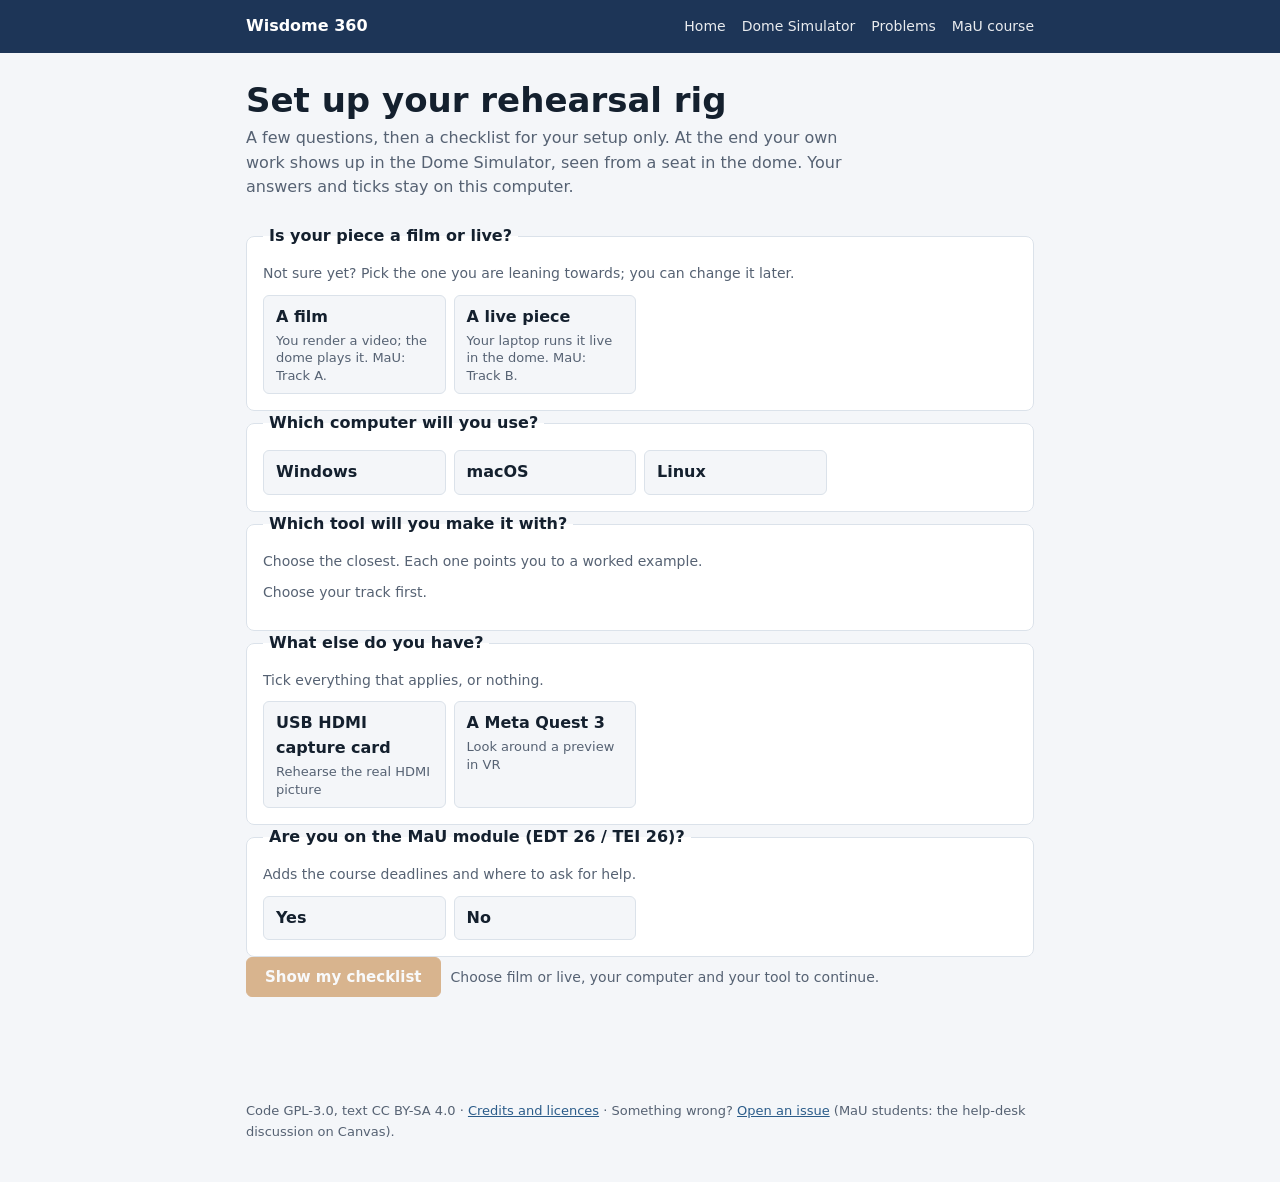
==== commit b0cf0846: "Venue corrections: HDMI + Dante live route, 160° geometry, release tooling - Live connection: HDMI p" ====
--- a/docs/setup/wizard.html
+++ b/docs/setup/wizard.html
@@ -107,12 +107,8 @@
          {v:'webgl', t:'WebGL / shaders', d:'One HTML file · EX-03'},
          {v:'p5', t:'p5.js', d:'Live in the browser · EX-04'},
          {v:'openspace', t:'OpenSpace', d:'Fly through space · EX-07'}]}},
-    {id:'conn', title:'How will you connect in the dome?', hint:'One route carries both picture and sound. You can decide later.', type:'one', showIf:function(){ return S.a.track === 'B'; }, opts:[
-      {v:'ndi', t:'NDI + Dante', d:'Two Ethernet links · 5.1 sound'},
-      {v:'hdmi', t:'HDMI', d:'One cable · stereo sound only'},
-      {v:'undecided', t:'Not decided yet', d:'Show me both'}]},
     {id:'hw', title:'What else do you have?', hint:'Tick everything that applies, or nothing.', type:'many', opts:[
-      {v:'capture', t:'USB HDMI capture card', d:'Test a real second display, or the HDMI route'},
+      {v:'capture', t:'USB HDMI capture card', d:'Rehearse the real HDMI picture'},
       {v:'quest', t:'A Meta Quest 3', d:'Look around a preview in VR'}]},
     {id:'mau', title:'Are you on the MaU module (EDT 26 / TEI 26)?', hint:'Adds the course deadlines and where to ask for help.', type:'one', opts:[
       {v:'yes', t:'Yes'}, {v:'no', t:'No'}]}
@@ -171,7 +167,7 @@
 
   var TOOL = {
     blender:{name:'Blender', ex:'EX-01 Drift', install:{all:'<p>Download Blender from <a href="https://www.blender.org/download/">blender.org</a> (free). Any recent version works; EX-01 was made with Blender 5.</p>'},
-      setup:'<p>Set up the camera like the venue:</p><ol><li>Render engine <b>Cycles</b> (EEVEE cannot render a fisheye).</li><li>Camera → Lens → Type <b>Panoramic</b>, Panorama Type <b>Fisheye Equidistant</b>, Field of View <b>180°</b>.</li><li>Rotate the camera <b>154°</b> about X (that is 180° − 26°, the dome tilt).</li><li>Output 1024 × 1024 while you design.</li></ol>'},
+      setup:'<p>Set up the camera like the venue:</p><ol><li>Render engine <b>Cycles</b> (EEVEE cannot render a fisheye).</li><li>Camera → Lens → Type <b>Panoramic</b>, Panorama Type <b>Fisheye Equidistant</b>, Field of View <b>160°</b> (not 180°: the venue spreads the whole circle over its 160° screen).</li><li>Rotate the camera <b>154°</b> about X (that is 180° − 26°, the dome tilt).</li><li>Output 1024 × 1024 while you design.</li></ol>'},
     python:{name:'Python', ex:'EX-02 Tide', install:{
       win:'<p>Install Python 3.10 or newer from <a href="https://www.python.org/downloads/">python.org</a> (tick “Add to PATH”). Then in a terminal: <code>pip install numpy pillow</code>. For video: <code>winget install Gyan.FFmpeg</code>.</p>',
       mac:'<p>Install Python 3.10 or newer (<code>brew install python</code> or <a href="https://www.python.org/downloads/">python.org</a>). Then <code>pip3 install numpy pillow</code> and <code>brew install ffmpeg</code>.</p>',
@@ -191,7 +187,7 @@
       mac:'<p>Download TouchDesigner from <a href="https://derivative.ca/download">derivative.ca</a> and register a licence.</p>',
       linux:'<p class="warn">TouchDesigner runs on Windows and macOS only. Use a group member\'s Windows or Mac laptop, or pick another tool.</p>'},
       warn:'The free Non-Commercial licence limits output to 1280 × 1280. Design at 1024² and plan for a licence if you need 2048².',
-      setup:'<p>Follow the recipe in EX-05: a fisheye render, then a Null TOP. Rotate X = 64 so the camera leans like the dome. The two GLSL TOPs in EX-05 draw the comfortable zone and convert 360 footage.</p>'},
+      setup:'<p>Follow the recipe in EX-05: a fisheye render with <b>FOV Angle 160</b>, then a Null TOP. Rotate X = 64 so the camera leans like the dome. The two GLSL TOPs in EX-05 draw the comfortable zone and convert 360 footage.</p>'},
     unity:{name:'Unity', ex:'EX-06', install:{all:'<p>Install <a href="https://unity.com/download">Unity Hub</a> and a Unity editor with a free Personal licence. EX-06 explains which dome package it uses and how to add it.</p>'},
       setup:'<p>Set up the dome camera rig as in EX-06 at 2048 × 2048. Place objects with <code>DomePlacement.cs</code> by azimuth and elevation, not by coordinates.</p>'},
     webgl:{name:'WebGL', ex:'EX-03 Pulse', install:{all:'<p>Nothing to install. Open <code>pulse.html</code> from EX-03 in Chrome or Edge, in its own window.</p>'},
@@ -202,8 +198,6 @@
 
   function stages(){
     var tr = S.a.track, tool = TOOL[S.a.tool], live = tr === 'B', mau = S.a.mau === 'yes';
-    var conn = live ? (S.a.conn || 'undecided') : null;
-    var ndi = conn === 'ndi' || conn === 'undecided', hdmi = conn === 'hdmi' || conn === 'undecided';
     var SPEC = '../reference/delivery-spec/', CONN = '../reference/connecting/';
     var st = [];
 
@@ -234,23 +228,18 @@
         win:'<p>Gives Windows a second, invisible 2048 × 2048 screen. From the Releases page download <b>virtual-monitor-windows</b>, then run <code>install-dome-monitor.bat</code> once and <code>dome-monitor-on.bat</code> (both ask for administrator rights). Put your piece fullscreen on the new screen and share <b>that screen</b> in the simulator. <code>dome-monitor-off.bat</code> switches it off; <code>uninstall-dome-monitor.bat</code> removes the driver.</p><p class="warn">This installs a signed display driver. Use it on your own laptop, not a university machine.</p>',
         mac:'<p>Install <a href="https://github.com/Stengo/DeskPad">DeskPad</a> (free) or BetterDisplay. DeskPad has no square mode: choose 2560 × 1440, put your dome master in the middle, and the simulator crops the centre square. Then share that display.</p>',
         linux:'<p>On X11: from the Releases page download <b>virtual-monitor-linux</b> and run <code>./dome-monitor.sh on</code>, then <code>./dome-monitor.sh move</code> and click your window to put it on the new screen. <code>./dome-monitor.sh off</code> removes it. On GNOME Wayland, log in to “GNOME on Xorg” first.</p>'}), go:[REL,'Releases page']});
-      if (ndi) r.push({id:'b-ndi', t:'NDI + Dante route: send NDI into the simulator', d:'<p>From the Releases page download <b>ndi-bridge</b>. Run <code>start-test-sender</code> first, then <code>start-ndi-bridge</code>: the first run sets itself up (it needs Python 3.10+) and opens the simulator. Pick the source next to <b>NDI…</b>. The status bar should say about 30 of 30 fps.</p>'
-        + '<p>Then send NDI from your own tool instead of the test sender'+({td:' (an <b>NDI Out TOP</b> after your Null TOP)', unity:' (enable NDI on the dome camera rig, see EX-06)'}[S.a.tool] || ' (the screen-capture tool in NDI Tools works for browser pieces)')+'.</p>'
-        + '<p>On eduroam NDI can\'t find other computers. Use <code>--ips</code> with the other computer\'s address, or put both on a phone hotspot.</p>', go:[REL,'Releases page']});
-      if (hdmi || has('capture')) r.push({id:'b-hdmi', t:'HDMI route: look through a capture card', d:'<p>Laptop HDMI → USB capture card → the computer running the simulator. Your laptop now sees a second display, as it will see the dome. Put your dome master fullscreen on it. In the simulator: <b>Camera / capture card</b> → pick the card → <b>Start device</b>. The dome\'s HDMI input takes 16:9, so set this display to 1920 × 1080 (or 3840 × 2160) and centre the square master with black at the sides; the simulator crops the middle square.</p>'
-        + (has('capture') ? '' : '<p class="warn">You need a USB HDMI capture card for this. Borrow one or buy a cheap one.</p>')});
+      r.push({id:'b-hdmi', t:'Look at your HDMI picture through a capture card', d:'<p>The dome takes your picture over <b>HDMI at 3840 × 2160</b>, with the dome master centred as a 2160 × 2160 square and black at the sides. Rehearse exactly that: laptop HDMI → USB capture card → the computer running the simulator. Set that display to 3840 × 2160 and put your piece fullscreen on it, centred (the easiest way is OBS with a Fullscreen Projector, see the Connecting page). In the simulator: <b>Camera / capture card</b> → pick the card → <b>Start device</b>; it crops the middle square.</p>'
+        + (has('capture') ? '' : '<p class="warn">You need a USB HDMI capture card for this. Borrow one or buy a cheap one. Until then, share the OBS projector window in the simulator instead.</p>'), go:[CONN+'#the-picture-hdmi','Connecting: the picture']});
     }
     if (has('quest')) r.push({id:'hw-quest', t:'Look around in the Quest', d:'<p>The Quest is a preview tool, not the deliverable: a dome piece is not a VR piece. The Quest dome viewer and its guide will be linked from this site; until then, use the simulator.</p>'});
     st.push({t: live ? 'Get your live output into the simulator' : 'See your own frames in the dome', steps:r});
 
     var v = [];
     if (live){
-      if (conn === 'undecided') v.push({id:'v-choose', t:'Choose your connection', d:'<p><b>NDI + Dante</b>: two Ethernet links, sound in 5.1. <b>HDMI</b>: one cable for picture and sound, stereo only. One route carries both; you can\'t mix them.</p>', go:[CONN,'Connecting a live piece']});
-      if (ndi) {
-        v.push({id:'v-eth', t:'NDI + Dante: two Ethernet links', d:'<p>One link for NDI (picture), one for Dante (sound). Get USB-Ethernet adapters if your laptop has fewer than two ports, and label which is which.</p>'});
-        v.push({id:'v-dante', t:'NDI + Dante: a way to send Dante', d:'<p>Six channels in 5.1 (L R C LFE Ls Rs). A laptop needs <b>Dante Virtual Soundcard</b>, which is paid software, or a hardware Dante interface. '+(mau ? '<b>Ask on Canvas before you buy a licence.</b>' : 'Sort this out early.')+'</p>'});
-      }
-      if (hdmi) v.push({id:'v-hdmi', t:'HDMI: cable, adapter and a stereo mix', d:'<p>Bring an HDMI cable and whatever adapter your laptop needs. HDMI carries <b>stereo only</b>: if your sound is in 5.1, make a stereo mix.</p>'});
+      v.push({id:'v-hdmi', t:'Picture: an HDMI cable at 3840 × 2160', d:'<p>Bring an HDMI cable and whatever adapter your laptop needs. Check in your display settings that the HDMI output really runs at <b>3840 × 2160</b>: some adapters drop to 1080p, which halves the detail on the dome.</p>'});
+      v.push({id:'v-dante', t:'Sound: a way to send Dante', d:'<p>Six channels in 5.1 (L R C LFE Ls Rs) over an Ethernet cable. '+(mau ? 'Use <b>Dante Virtual Soundcard</b> on your laptop or the <b>course\'s Dante box</b>. Ask on Canvas before you buy a licence.' : 'A laptop needs <b>Dante Virtual Soundcard</b> (paid software) or a hardware Dante interface. Sort this out early.')+' Bring an Ethernet port or a USB-Ethernet adapter.</p>', go:[CONN+'#the-sound-dante','Connecting: the sound']});
+      v.push({id:'v-sync', t:'Check picture and sound line up', d:'<p>They travel by different cables, so they can drift apart. In the room, play a flash and a click together and watch from the seats. Delay the sound or the picture in your piece if needed.</p>'});
+      v.push({id:'v-stereo', t:'Keep a stereo mix ready', d:'<p>If Dante fails on the day, the HDMI cable can carry the sound, but only in <b>stereo</b>. Have a stereo mix and know how to switch your output to the HDMI sound device.</p>'});
       v.push({id:'v-runbook', t:'Write runbook.md', d:'<p>How a stranger starts your system in under two minutes: what to plug in, what to launch, in which order.</p>'});
       v.push({id:'v-fallback', t:'Record the fallback', d:'<p>Record your piece running and convert it to the delivery spec. '+(mau ? 'Hand it in by <b>Friday 08:00</b>. No fallback, no live slot.' : 'If the laptop fails, the recording plays.')+'</p>', go:[mau ? '../course/hand-in/' : SPEC, mau ? 'Hand-in' : 'Delivery spec']});
     } else {
@@ -266,7 +255,6 @@
     st.forEach(function(s){ s.steps.forEach(function(x){ all.push(x.id); }); });
     var labels = {A:'Film', B:'Live', win:'Windows', mac:'macOS', linux:'Linux'};
     var hw = (S.a.hw||[]).map(function(h){ return {capture:'capture card', quest:'Quest 3'}[h]; }).filter(Boolean);
-    if (S.a.track === 'B') hw.unshift({ndi:'NDI + Dante', hdmi:'HDMI', undecided:'connection undecided'}[S.a.conn || 'undecided']);
     if (S.a.mau === 'yes') hw.push('MaU 2026');
     var h = '<div class="summary"><div class="chips">'
       + [labels[S.a.track], labels[S.a.os], TOOL[S.a.tool].name].concat(hw).map(function(c){ return '<span class="chip">'+c+'</span>'; }).join('')
